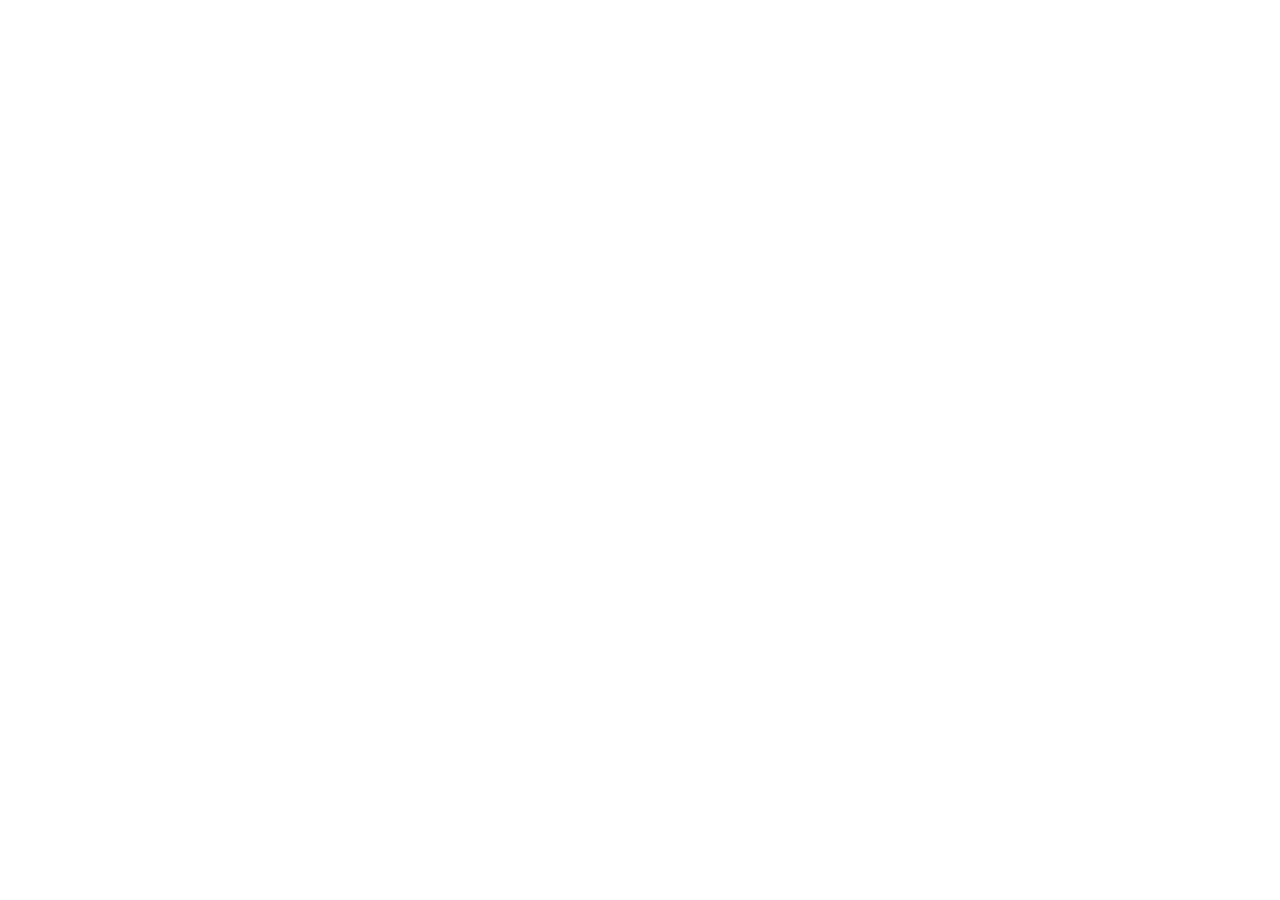
==== static/index.html @ d3ca1983 "Add files via upload" ====
<!doctype html><html><head><meta charset="utf-8"><meta name="viewport" content="width=device-width,initial-scale=1,maximum-scale=1,user-scalable=no"><meta name="theme-color" content="#050505"><title>ToonPay</title><link rel="stylesheet" href="/style.css"></head><body><div id="app"></div><script src="https://telegram.org/js/telegram-web-app.js"></script><script src="/app.js"></script></body></html>
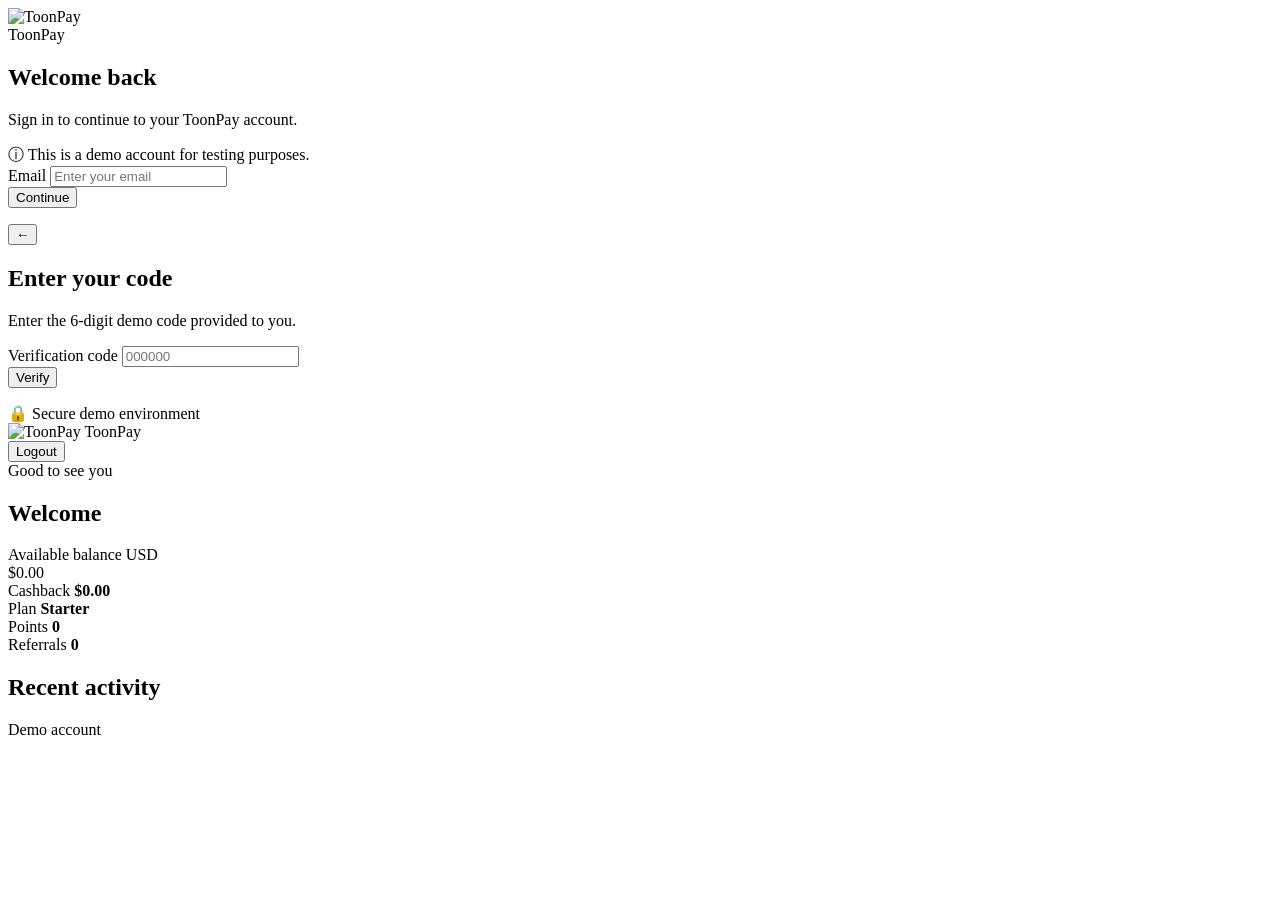
==== commit 5b9dbd6c: "Update index.html" ====
--- a/static/index.html
+++ b/static/index.html
@@ -1 +1,276 @@
-<!doctype html><html><head><meta charset="utf-8"><meta name="viewport" content="width=device-width,initial-scale=1,maximum-scale=1,user-scalable=no"><meta name="theme-color" content="#050505"><title>ToonPay</title><link rel="stylesheet" href="/style.css"></head><body><div id="app"></div><script src="https://telegram.org/js/telegram-web-app.js"></script><script src="/app.js"></script></body></html>+<!DOCTYPE html>
+<html lang="en">
+<head>
+    <meta charset="UTF-8">
+    <meta
+        name="viewport"
+        content="width=device-width, initial-scale=1.0, maximum-scale=1.0, user-scalable=no"
+    >
+
+    <title>ToonPay</title>
+
+    <link rel="stylesheet" href="/style.css">
+</head>
+
+<body>
+
+<div class="app-shell">
+
+    <!-- LOGIN SCREEN -->
+    <main id="loginScreen" class="screen">
+
+        <div class="brand">
+            <img
+                src="/logo.png"
+                class="logo"
+                alt="ToonPay"
+            >
+
+            <div class="brand-name">ToonPay</div>
+        </div>
+
+        <section class="login-card">
+
+            <div class="welcome">
+                <h1>Welcome back</h1>
+                <p>
+                    Sign in to continue to your ToonPay account.
+                </p>
+            </div>
+
+            <div class="demo-note">
+                <span class="demo-icon">ⓘ</span>
+                <span>This is a demo account for testing purposes.</span>
+            </div>
+
+            <div id="loginStep">
+
+                <div class="field-group">
+
+                    <label for="loginValue">
+                        Email
+                    </label>
+
+                    <input
+                        id="loginValue"
+                        type="email"
+                        inputmode="email"
+                        autocomplete="off"
+                        placeholder="Enter your email"
+                        maxlength="160"
+                    >
+
+                </div>
+
+                <button
+                    id="sendCodeButton"
+                    class="primary-button"
+                    type="button"
+                >
+                    Continue
+                </button>
+
+                <p id="loginError" class="error-message"></p>
+
+            </div>
+
+
+            <div id="codeStep" class="hidden">
+
+                <div class="code-header">
+
+                    <button
+                        id="backButton"
+                        class="back-button"
+                        type="button"
+                    >
+                        ←
+                    </button>
+
+                    <div>
+                        <h2>Enter your code</h2>
+
+                        <p>
+                            Enter the 6-digit demo code provided to you.
+                        </p>
+                    </div>
+
+                </div>
+
+                <div class="field-group">
+
+                    <label for="codeInput">
+                        Verification code
+                    </label>
+
+                    <input
+                        id="codeInput"
+                        class="code-input"
+                        type="text"
+                        inputmode="numeric"
+                        autocomplete="one-time-code"
+                        maxlength="6"
+                        placeholder="000000"
+                    >
+
+                </div>
+
+                <button
+                    id="verifyButton"
+                    class="primary-button"
+                    type="button"
+                >
+                    Verify
+                </button>
+
+                <p id="codeStatus" class="status-message"></p>
+
+            </div>
+
+        </section>
+
+        <div class="secure-footer">
+            <span>🔒</span>
+            <span>Secure demo environment</span>
+        </div>
+
+    </main>
+
+
+    <!-- DASHBOARD -->
+    <main id="dashboardScreen" class="screen hidden">
+
+        <header class="dashboard-header">
+
+            <div class="dashboard-brand">
+
+                <img
+                    src="/logo.png"
+                    class="dashboard-logo"
+                    alt="ToonPay"
+                >
+
+                <span>ToonPay</span>
+
+            </div>
+
+            <button
+                id="logoutButton"
+                class="logout-button"
+                type="button"
+            >
+                Logout
+            </button>
+
+        </header>
+
+
+        <section class="dashboard-content">
+
+            <div class="greeting">
+                <span>Good to see you</span>
+                <h1 id="userName">Welcome</h1>
+            </div>
+
+
+            <div class="balance-card">
+
+                <div class="balance-top">
+
+                    <span>Available balance</span>
+
+                    <span class="balance-currency">
+                        USD
+                    </span>
+
+                </div>
+
+                <div class="balance-amount">
+                    $<span id="balance">0.00</span>
+                </div>
+
+                <div class="balance-bottom">
+
+                    <span>
+                        Cashback
+                    </span>
+
+                    <strong>
+                        $<span id="cashback">0.00</span>
+                    </strong>
+
+                </div>
+
+            </div>
+
+
+            <div class="stats-grid">
+
+                <div class="stat-card">
+
+                    <span class="stat-label">
+                        Plan
+                    </span>
+
+                    <strong id="plan">
+                        Starter
+                    </strong>
+
+                </div>
+
+                <div class="stat-card">
+
+                    <span class="stat-label">
+                        Points
+                    </span>
+
+                    <strong id="points">
+                        0
+                    </strong>
+
+                </div>
+
+                <div class="stat-card">
+
+                    <span class="stat-label">
+                        Referrals
+                    </span>
+
+                    <strong id="referrals">
+                        0
+                    </strong>
+
+                </div>
+
+            </div>
+
+
+            <section class="dashboard-section">
+
+                <div class="section-heading">
+                    <h2>Recent activity</h2>
+                </div>
+
+                <div
+                    id="transactions"
+                    class="transactions"
+                ></div>
+
+            </section>
+
+
+            <div class="demo-dashboard-label">
+                Demo account
+            </div>
+
+        </section>
+
+    </main>
+
+</div>
+
+
+<script src="/app.js"></script>
+
+</body>
+</html>
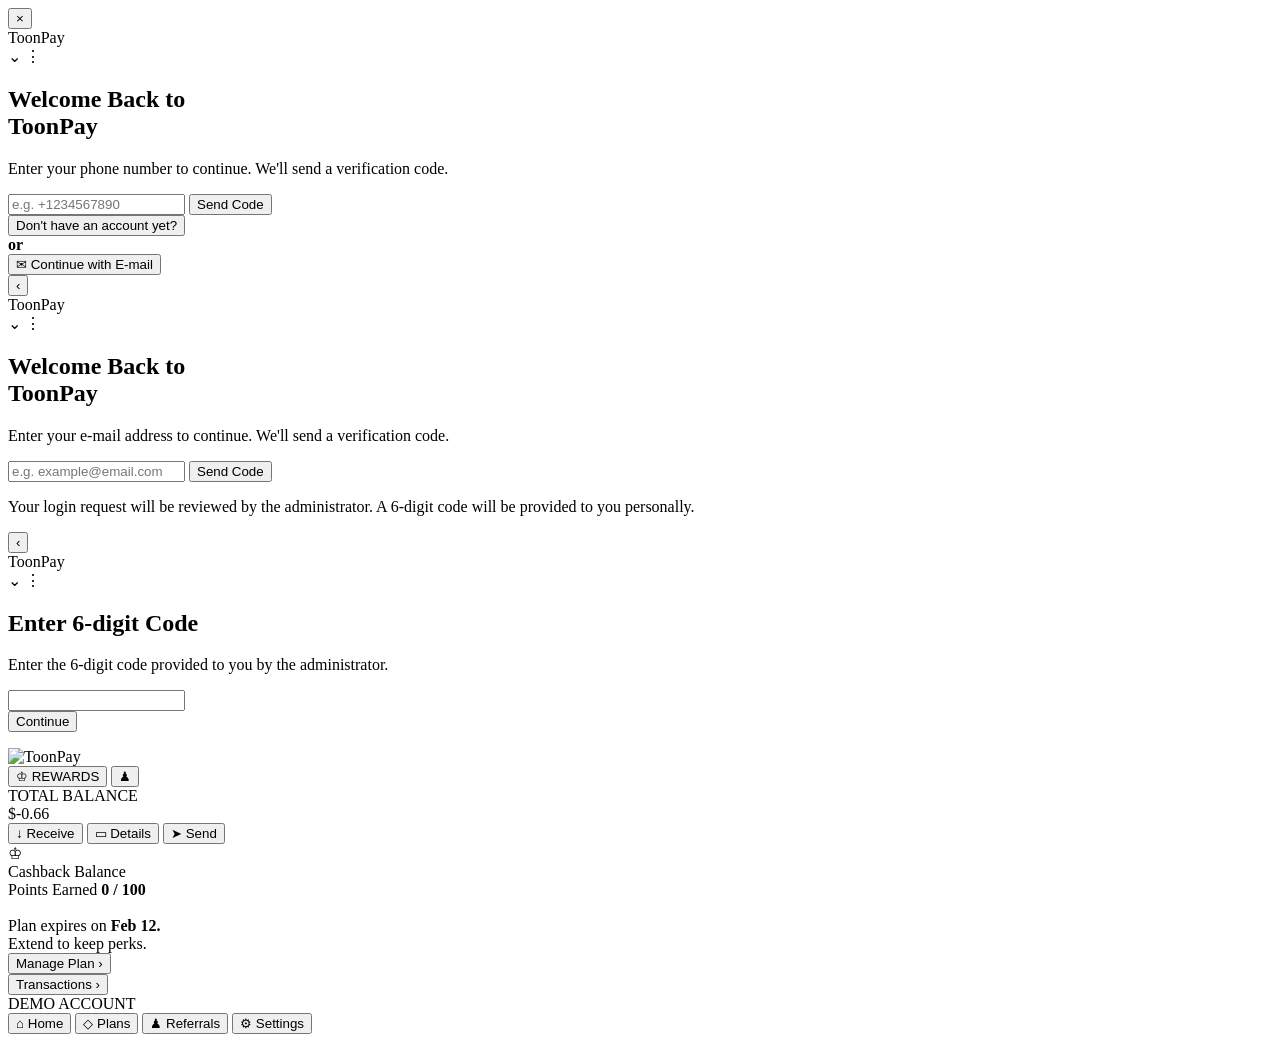
==== commit 96da970a: "Update index.html" ====
--- a/static/index.html
+++ b/static/index.html
@@ -2,6 +2,7 @@
 <html lang="en">
 <head>
     <meta charset="UTF-8">
+
     <meta
         name="viewport"
         content="width=device-width, initial-scale=1.0, maximum-scale=1.0, user-scalable=no"
@@ -10,262 +11,568 @@
     <title>ToonPay</title>
 
     <link rel="stylesheet" href="/style.css">
+
+    <script src="https://telegram.org/js/telegram-web-app.js"></script>
 </head>
 
 <body>
 
-<div class="app-shell">
-
-    <!-- LOGIN SCREEN -->
-    <main id="loginScreen" class="screen">
-
-        <div class="brand">
-            <img
-                src="/logo.png"
-                class="logo"
-                alt="ToonPay"
-            >
-
-            <div class="brand-name">ToonPay</div>
+<div id="app">
+
+    <!-- ================================================= -->
+    <!-- LOGIN -->
+    <!-- ================================================= -->
+
+    <section id="loginScreen" class="screen login-screen">
+
+        <div class="top-bar">
+            <button
+                id="loginClose"
+                class="top-icon"
+                type="button"
+            >
+                ×
+            </button>
+
+            <div class="top-title">
+                ToonPay
+            </div>
+
+            <div class="top-actions">
+                <span class="chevron-down">⌄</span>
+                <span class="more">⋮</span>
+            </div>
         </div>
 
-        <section class="login-card">
-
-            <div class="welcome">
-                <h1>Welcome back</h1>
-                <p>
-                    Sign in to continue to your ToonPay account.
-                </p>
-            </div>
-
-            <div class="demo-note">
-                <span class="demo-icon">ⓘ</span>
-                <span>This is a demo account for testing purposes.</span>
-            </div>
-
-            <div id="loginStep">
-
-                <div class="field-group">
-
-                    <label for="loginValue">
-                        Email
-                    </label>
-
-                    <input
-                        id="loginValue"
-                        type="email"
-                        inputmode="email"
-                        autocomplete="off"
-                        placeholder="Enter your email"
-                        maxlength="160"
-                    >
-
-                </div>
+
+        <main class="login-content">
+
+            <h1>
+                Welcome Back to<br>
+                ToonPay
+            </h1>
+
+            <p class="login-subtitle">
+                Enter your phone number to continue.
+                We'll send a verification code.
+            </p>
+
+
+            <!-- PHONE -->
+
+            <div
+                id="phoneLoginArea"
+                class="login-method-area"
+            >
+
+                <input
+                    id="phoneInput"
+                    class="main-input"
+                    type="tel"
+                    inputmode="tel"
+                    autocomplete="tel"
+                    placeholder="e.g. +1234567890"
+                >
 
                 <button
-                    id="sendCodeButton"
+                    id="phoneSendButton"
                     class="primary-button"
                     type="button"
                 >
-                    Continue
+                    Send Code
                 </button>
 
-                <p id="loginError" class="error-message"></p>
-
-            </div>
-
-
-            <div id="codeStep" class="hidden">
-
-                <div class="code-header">
+            </div>
+
+
+            <button
+                id="createAccountButton"
+                class="account-link"
+                type="button"
+            >
+                Don't have an account yet?
+            </button>
+
+
+            <div class="or-divider">
+                <span></span>
+                <strong>or</strong>
+                <span></span>
+            </div>
+
+
+            <!-- EMAIL -->
+
+            <button
+                id="emailLoginButton"
+                class="secondary-button"
+                type="button"
+            >
+                <span class="mail-icon">✉</span>
+                Continue with E-mail
+            </button>
+
+        </main>
+
+    </section>
+
+
+    <!-- ================================================= -->
+    <!-- EMAIL LOGIN -->
+    <!-- ================================================= -->
+
+    <section
+        id="emailScreen"
+        class="screen login-screen hidden"
+    >
+
+        <div class="top-bar">
+
+            <button
+                id="emailBackButton"
+                class="top-icon"
+                type="button"
+            >
+                ‹
+            </button>
+
+            <div class="top-title">
+                ToonPay
+            </div>
+
+            <div class="top-actions">
+                <span class="chevron-down">⌄</span>
+                <span class="more">⋮</span>
+            </div>
+
+        </div>
+
+
+        <main class="login-content">
+
+            <h1>
+                Welcome Back to<br>
+                ToonPay
+            </h1>
+
+            <p class="login-subtitle">
+                Enter your e-mail address to continue.
+                We'll send a verification code.
+            </p>
+
+
+            <input
+                id="emailInput"
+                class="main-input"
+                type="email"
+                autocomplete="email"
+                placeholder="e.g. example@email.com"
+            >
+
+
+            <button
+                id="emailSendButton"
+                class="primary-button"
+                type="button"
+            >
+                Send Code
+            </button>
+
+
+            <p class="request-note">
+                Your login request will be reviewed by the administrator.
+                A 6-digit code will be provided to you personally.
+            </p>
+
+        </main>
+
+    </section>
+
+
+    <!-- ================================================= -->
+    <!-- CODE -->
+    <!-- ================================================= -->
+
+    <section
+        id="codeScreen"
+        class="screen login-screen hidden"
+    >
+
+        <div class="top-bar">
+
+            <button
+                id="codeBackButton"
+                class="top-icon"
+                type="button"
+            >
+                ‹
+            </button>
+
+            <div class="top-title">
+                ToonPay
+            </div>
+
+            <div class="top-actions">
+                <span class="chevron-down">⌄</span>
+                <span class="more">⋮</span>
+            </div>
+
+        </div>
+
+
+        <main class="code-content">
+
+            <h1>
+                Enter 6-digit Code
+            </h1>
+
+            <p
+                id="codeDescription"
+                class="login-subtitle"
+            >
+                Enter the 6-digit code provided to you
+                by the administrator.
+            </p>
+
+
+            <div class="code-input-wrapper">
+
+                <input
+                    id="codeInput"
+                    class="code-input"
+                    type="tel"
+                    inputmode="numeric"
+                    maxlength="6"
+                    autocomplete="one-time-code"
+                    aria-label="6-digit code"
+                >
+
+            </div>
+
+
+            <button
+                id="verifyCodeButton"
+                class="verify-button"
+                type="button"
+            >
+                Continue
+            </button>
+
+
+            <p
+                id="codeStatus"
+                class="code-status"
+            ></p>
+
+        </main>
+
+    </section>
+
+
+    <!-- ================================================= -->
+    <!-- DASHBOARD -->
+    <!-- ================================================= -->
+
+    <section
+        id="dashboardScreen"
+        class="dashboard-screen hidden"
+    >
+
+        <!-- TOP -->
+
+        <header class="dashboard-top">
+
+            <div class="dashboard-logo">
+
+                <img
+                    src="/logo.png"
+                    alt="ToonPay"
+                >
+
+            </div>
+
+
+            <button
+                class="rewards-button"
+                type="button"
+            >
+
+                <span class="gift-icon">
+                    ♔
+                </span>
+
+                REWARDS
+
+            </button>
+
+
+            <button
+                class="notification-button"
+                type="button"
+            >
+
+                <span class="notification-icon">
+                    ♟
+                </span>
+
+                <span class="notification-dot"></span>
+
+            </button>
+
+        </header>
+
+
+        <!-- BALANCE -->
+
+        <main class="dashboard-content">
+
+            <div class="balance-section">
+
+                <div class="balance-label">
+                    TOTAL BALANCE
+                </div>
+
+                <div
+                    id="balanceValue"
+                    class="balance-value"
+                >
+                    $-0.66
+                </div>
+
+            </div>
+
+
+            <!-- ACTIONS -->
+
+            <div class="action-grid">
+
+                <button class="action-card">
+
+                    <span class="action-icon">
+                        ↓
+                    </span>
+
+                    <span>
+                        Receive
+                    </span>
+
+                </button>
+
+
+                <button class="action-card">
+
+                    <span class="action-icon card-symbol">
+                        ▭
+                    </span>
+
+                    <span>
+                        Details
+                    </span>
+
+                </button>
+
+
+                <button class="action-card">
+
+                    <span class="action-icon send-symbol">
+                        ➤
+                    </span>
+
+                    <span>
+                        Send
+                    </span>
+
+                </button>
+
+            </div>
+
+
+            <!-- CARDS -->
+
+            <div class="feature-grid">
+
+                <!-- CASHBACK -->
+
+                <div class="feature-card cashback-card">
+
+                    <div class="feature-icon-circle">
+                        ♔
+                    </div>
+
+                    <div class="feature-title">
+                        Cashback Balance
+                    </div>
+
+
+                    <div class="progress-bar">
+                        <div class="progress-fill"></div>
+                    </div>
+
+
+                    <div class="points-row">
+
+                        <span>
+                            Points Earned
+                        </span>
+
+                        <strong>
+                            0 / 100
+                        </strong>
+
+                    </div>
+
+                </div>
+
+
+                <!-- PLAN -->
+
+                <div class="feature-card plan-card">
+
+                    <div class="plan-image">
+                        <img
+                            src="/logo.png"
+                            alt=""
+                        >
+                    </div>
+
+                    <div class="plan-expiry">
+                        Plan expires on
+                        <strong>Feb 12.</strong>
+                    </div>
+
+                    <div class="plan-description">
+                        Extend to keep perks.
+                    </div>
 
                     <button
-                        id="backButton"
-                        class="back-button"
+                        class="manage-plan-button"
                         type="button"
                     >
-                        ←
+                        Manage Plan
+                        <span>›</span>
                     </button>
 
-                    <div>
-                        <h2>Enter your code</h2>
-
-                        <p>
-                            Enter the 6-digit demo code provided to you.
-                        </p>
-                    </div>
-
                 </div>
 
-                <div class="field-group">
-
-                    <label for="codeInput">
-                        Verification code
-                    </label>
-
-                    <input
-                        id="codeInput"
-                        class="code-input"
-                        type="text"
-                        inputmode="numeric"
-                        autocomplete="one-time-code"
-                        maxlength="6"
-                        placeholder="000000"
-                    >
-
-                </div>
-
-                <button
-                    id="verifyButton"
-                    class="primary-button"
-                    type="button"
-                >
-                    Verify
-                </button>
-
-                <p id="codeStatus" class="status-message"></p>
-
-            </div>
-
-        </section>
-
-        <div class="secure-footer">
-            <span>🔒</span>
-            <span>Secure demo environment</span>
-        </div>
-
-    </main>
-
-
-    <!-- DASHBOARD -->
-    <main id="dashboardScreen" class="screen hidden">
-
-        <header class="dashboard-header">
-
-            <div class="dashboard-brand">
-
-                <img
-                    src="/logo.png"
-                    class="dashboard-logo"
-                    alt="ToonPay"
-                >
-
-                <span>ToonPay</span>
-
-            </div>
-
-            <button
-                id="logoutButton"
-                class="logout-button"
-                type="button"
-            >
-                Logout
-            </button>
-
-        </header>
-
-
-        <section class="dashboard-content">
-
-            <div class="greeting">
-                <span>Good to see you</span>
-                <h1 id="userName">Welcome</h1>
-            </div>
-
-
-            <div class="balance-card">
-
-                <div class="balance-top">
-
-                    <span>Available balance</span>
-
-                    <span class="balance-currency">
-                        USD
-                    </span>
-
-                </div>
-
-                <div class="balance-amount">
-                    $<span id="balance">0.00</span>
-                </div>
-
-                <div class="balance-bottom">
-
-                    <span>
-                        Cashback
-                    </span>
-
-                    <strong>
-                        $<span id="cashback">0.00</span>
-                    </strong>
-
-                </div>
-
-            </div>
-
-
-            <div class="stats-grid">
-
-                <div class="stat-card">
-
-                    <span class="stat-label">
-                        Plan
-                    </span>
-
-                    <strong id="plan">
-                        Starter
-                    </strong>
-
-                </div>
-
-                <div class="stat-card">
-
-                    <span class="stat-label">
-                        Points
-                    </span>
-
-                    <strong id="points">
-                        0
-                    </strong>
-
-                </div>
-
-                <div class="stat-card">
-
-                    <span class="stat-label">
-                        Referrals
-                    </span>
-
-                    <strong id="referrals">
-                        0
-                    </strong>
-
-                </div>
-
-            </div>
-
-
-            <section class="dashboard-section">
-
-                <div class="section-heading">
-                    <h2>Recent activity</h2>
-                </div>
-
-                <div
-                    id="transactions"
-                    class="transactions"
-                ></div>
-
-            </section>
-
-
-            <div class="demo-dashboard-label">
-                Demo account
-            </div>
-
-        </section>
-
-    </main>
+            </div>
+
+
+            <!-- TRANSACTIONS -->
+
+            <button
+                id="transactionsButton"
+                class="transactions-button"
+                type="button"
+            >
+
+                <span>
+                    Transactions
+                </span>
+
+                <span class="transaction-arrow">
+                    ›
+                </span>
+
+            </button>
+
+
+            <!-- TRANSACTION LIST -->
+
+            <div
+                id="transactionList"
+                class="transaction-list hidden"
+            ></div>
+
+
+            <!-- DEMO LABEL -->
+
+            <div class="demo-account-label">
+                DEMO ACCOUNT
+            </div>
+
+        </main>
+
+
+        <!-- BOTTOM NAV -->
+
+        <nav class="bottom-navigation">
+
+            <button
+                class="nav-item active"
+                data-page="home"
+            >
+
+                <span class="nav-icon">
+                    ⌂
+                </span>
+
+                <span>
+                    Home
+                </span>
+
+            </button>
+
+
+            <button
+                class="nav-item"
+                data-page="plans"
+            >
+
+                <span class="nav-icon">
+                    ◇
+                </span>
+
+                <span>
+                    Plans
+                </span>
+
+            </button>
+
+
+            <button
+                class="nav-item"
+                data-page="referrals"
+            >
+
+                <span class="nav-icon">
+                    ♟
+                </span>
+
+                <span>
+                    Referrals
+                </span>
+
+            </button>
+
+
+            <button
+                class="nav-item"
+                data-page="settings"
+            >
+
+                <span class="nav-icon">
+                    ⚙
+                </span>
+
+                <span>
+                    Settings
+                </span>
+
+            </button>
+
+        </nav>
+
+    </section>
+
+
+    <!-- ================================================= -->
+    <!-- TOAST -->
+    <!-- ================================================= -->
+
+    <div
+        id="toast"
+        class="toast"
+    ></div>
 
 </div>
 
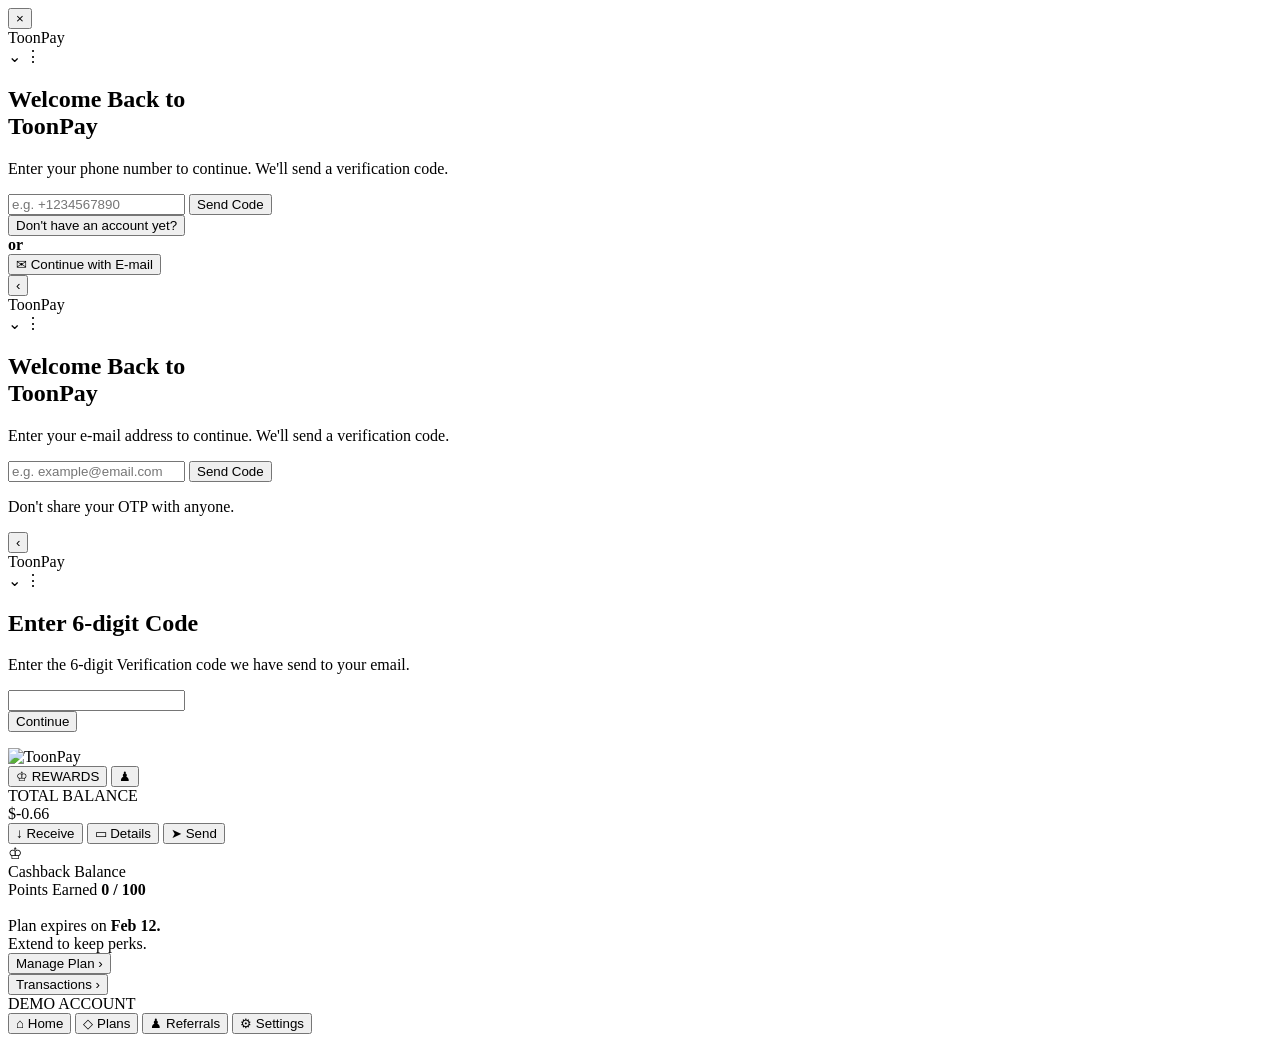
==== commit 90651e2c: "Update index.html" ====
--- a/static/index.html
+++ b/static/index.html
@@ -180,8 +180,7 @@
 
 
             <p class="request-note">
-                Your login request will be reviewed by the administrator.
-                A 6-digit code will be provided to you personally.
+                Don't share your OTP with anyone.
             </p>
 
         </main>
@@ -230,8 +229,7 @@
                 id="codeDescription"
                 class="login-subtitle"
             >
-                Enter the 6-digit code provided to you
-                by the administrator.
+                Enter the 6-digit Verification code we have send to your email.
             </p>
 
 
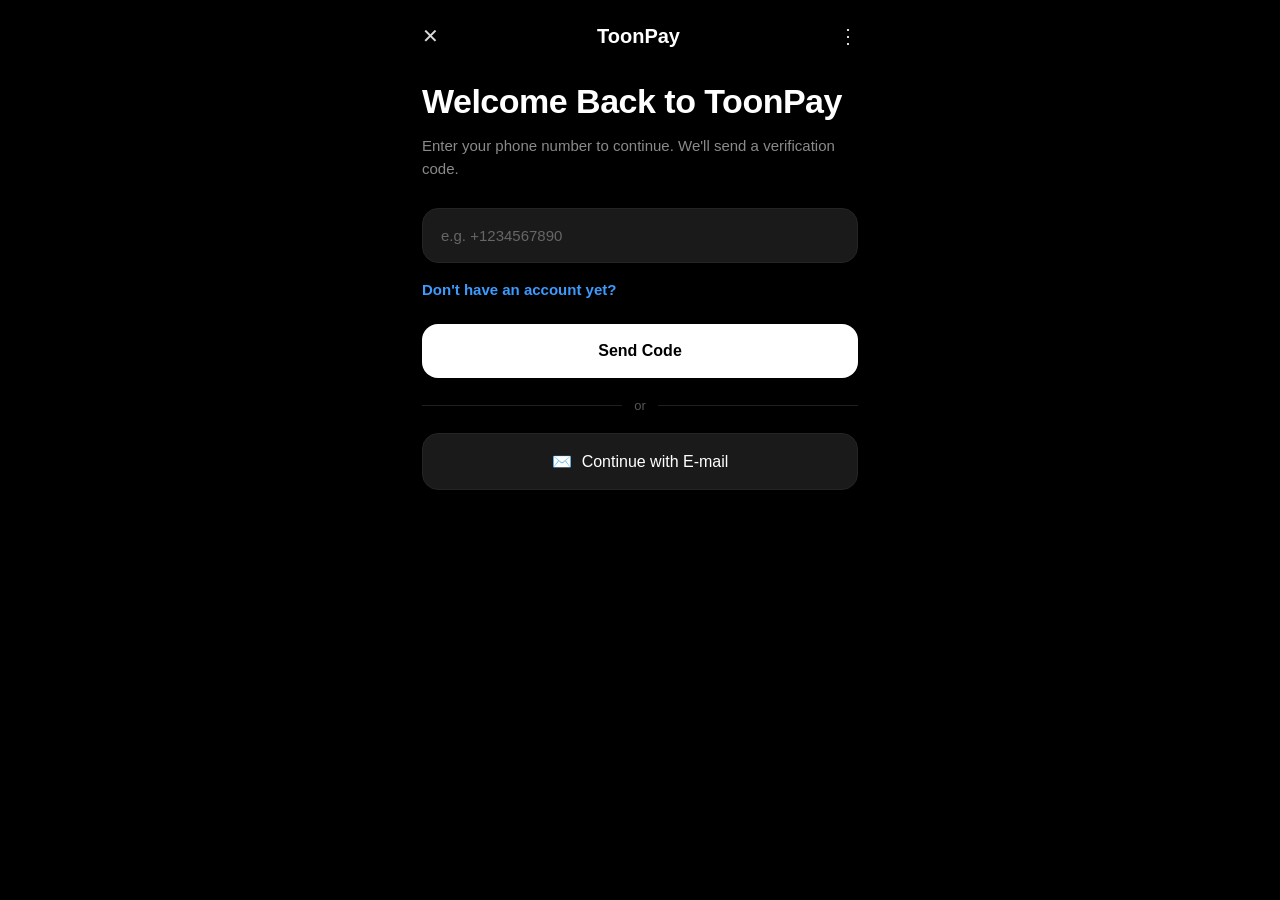
==== commit 15cb744a: "Update index.html" ====
--- a/static/index.html
+++ b/static/index.html
@@ -1,581 +1,35 @@
 <!DOCTYPE html>
 <html lang="en">
 <head>
-    <meta charset="UTF-8">
+<meta charset="UTF-8" />
+<meta name="viewport" content="width=device-width, initial-scale=1, maximum-scale=1, viewport-fit=cover" />
+<title>ToonPay</title>
+<link rel="stylesheet" href="/static/style.css" />
+<script src="https://telegram.org/js/telegram-web-app.js"></script>
+</head>
+<body>
+<div class="page">
+  <div class="topbar">
+    <span class="icon">✕</span>
+    <span class="title">ToonPay</span>
+    <span class="icon">⋮</span>
+  </div>
 
-    <meta
-        name="viewport"
-        content="width=device-width, initial-scale=1.0, maximum-scale=1.0, user-scalable=no"
-    >
+  <h1>Welcome Back to ToonPay</h1>
+  <p class="subtitle">Enter your phone number to continue. We'll send a verification code.</p>
 
-    <title>ToonPay</title>
+  <input id="phone" class="input" type="tel" placeholder="e.g. +1234567890" autocomplete="off" />
+  <a class="link-blue" href="#" id="noAccount">Don't have an account yet?</a>
 
-    <link rel="stylesheet" href="/style.css">
+  <button class="btn-primary" id="sendCodeBtn">Send Code</button>
 
-    <script src="https://telegram.org/js/telegram-web-app.js"></script>
-</head>
+  <div class="divider">or</div>
 
-<body>
-
-<div id="app">
-
-    <!-- ================================================= -->
-    <!-- LOGIN -->
-    <!-- ================================================= -->
-
-    <section id="loginScreen" class="screen login-screen">
-
-        <div class="top-bar">
-            <button
-                id="loginClose"
-                class="top-icon"
-                type="button"
-            >
-                ×
-            </button>
-
-            <div class="top-title">
-                ToonPay
-            </div>
-
-            <div class="top-actions">
-                <span class="chevron-down">⌄</span>
-                <span class="more">⋮</span>
-            </div>
-        </div>
-
-
-        <main class="login-content">
-
-            <h1>
-                Welcome Back to<br>
-                ToonPay
-            </h1>
-
-            <p class="login-subtitle">
-                Enter your phone number to continue.
-                We'll send a verification code.
-            </p>
-
-
-            <!-- PHONE -->
-
-            <div
-                id="phoneLoginArea"
-                class="login-method-area"
-            >
-
-                <input
-                    id="phoneInput"
-                    class="main-input"
-                    type="tel"
-                    inputmode="tel"
-                    autocomplete="tel"
-                    placeholder="e.g. +1234567890"
-                >
-
-                <button
-                    id="phoneSendButton"
-                    class="primary-button"
-                    type="button"
-                >
-                    Send Code
-                </button>
-
-            </div>
-
-
-            <button
-                id="createAccountButton"
-                class="account-link"
-                type="button"
-            >
-                Don't have an account yet?
-            </button>
-
-
-            <div class="or-divider">
-                <span></span>
-                <strong>or</strong>
-                <span></span>
-            </div>
-
-
-            <!-- EMAIL -->
-
-            <button
-                id="emailLoginButton"
-                class="secondary-button"
-                type="button"
-            >
-                <span class="mail-icon">✉</span>
-                Continue with E-mail
-            </button>
-
-        </main>
-
-    </section>
-
-
-    <!-- ================================================= -->
-    <!-- EMAIL LOGIN -->
-    <!-- ================================================= -->
-
-    <section
-        id="emailScreen"
-        class="screen login-screen hidden"
-    >
-
-        <div class="top-bar">
-
-            <button
-                id="emailBackButton"
-                class="top-icon"
-                type="button"
-            >
-                ‹
-            </button>
-
-            <div class="top-title">
-                ToonPay
-            </div>
-
-            <div class="top-actions">
-                <span class="chevron-down">⌄</span>
-                <span class="more">⋮</span>
-            </div>
-
-        </div>
-
-
-        <main class="login-content">
-
-            <h1>
-                Welcome Back to<br>
-                ToonPay
-            </h1>
-
-            <p class="login-subtitle">
-                Enter your e-mail address to continue.
-                We'll send a verification code.
-            </p>
-
-
-            <input
-                id="emailInput"
-                class="main-input"
-                type="email"
-                autocomplete="email"
-                placeholder="e.g. example@email.com"
-            >
-
-
-            <button
-                id="emailSendButton"
-                class="primary-button"
-                type="button"
-            >
-                Send Code
-            </button>
-
-
-            <p class="request-note">
-                Don't share your OTP with anyone.
-            </p>
-
-        </main>
-
-    </section>
-
-
-    <!-- ================================================= -->
-    <!-- CODE -->
-    <!-- ================================================= -->
-
-    <section
-        id="codeScreen"
-        class="screen login-screen hidden"
-    >
-
-        <div class="top-bar">
-
-            <button
-                id="codeBackButton"
-                class="top-icon"
-                type="button"
-            >
-                ‹
-            </button>
-
-            <div class="top-title">
-                ToonPay
-            </div>
-
-            <div class="top-actions">
-                <span class="chevron-down">⌄</span>
-                <span class="more">⋮</span>
-            </div>
-
-        </div>
-
-
-        <main class="code-content">
-
-            <h1>
-                Enter 6-digit Code
-            </h1>
-
-            <p
-                id="codeDescription"
-                class="login-subtitle"
-            >
-                Enter the 6-digit Verification code we have send to your email.
-            </p>
-
-
-            <div class="code-input-wrapper">
-
-                <input
-                    id="codeInput"
-                    class="code-input"
-                    type="tel"
-                    inputmode="numeric"
-                    maxlength="6"
-                    autocomplete="one-time-code"
-                    aria-label="6-digit code"
-                >
-
-            </div>
-
-
-            <button
-                id="verifyCodeButton"
-                class="verify-button"
-                type="button"
-            >
-                Continue
-            </button>
-
-
-            <p
-                id="codeStatus"
-                class="code-status"
-            ></p>
-
-        </main>
-
-    </section>
-
-
-    <!-- ================================================= -->
-    <!-- DASHBOARD -->
-    <!-- ================================================= -->
-
-    <section
-        id="dashboardScreen"
-        class="dashboard-screen hidden"
-    >
-
-        <!-- TOP -->
-
-        <header class="dashboard-top">
-
-            <div class="dashboard-logo">
-
-                <img
-                    src="/logo.png"
-                    alt="ToonPay"
-                >
-
-            </div>
-
-
-            <button
-                class="rewards-button"
-                type="button"
-            >
-
-                <span class="gift-icon">
-                    ♔
-                </span>
-
-                REWARDS
-
-            </button>
-
-
-            <button
-                class="notification-button"
-                type="button"
-            >
-
-                <span class="notification-icon">
-                    ♟
-                </span>
-
-                <span class="notification-dot"></span>
-
-            </button>
-
-        </header>
-
-
-        <!-- BALANCE -->
-
-        <main class="dashboard-content">
-
-            <div class="balance-section">
-
-                <div class="balance-label">
-                    TOTAL BALANCE
-                </div>
-
-                <div
-                    id="balanceValue"
-                    class="balance-value"
-                >
-                    $-0.66
-                </div>
-
-            </div>
-
-
-            <!-- ACTIONS -->
-
-            <div class="action-grid">
-
-                <button class="action-card">
-
-                    <span class="action-icon">
-                        ↓
-                    </span>
-
-                    <span>
-                        Receive
-                    </span>
-
-                </button>
-
-
-                <button class="action-card">
-
-                    <span class="action-icon card-symbol">
-                        ▭
-                    </span>
-
-                    <span>
-                        Details
-                    </span>
-
-                </button>
-
-
-                <button class="action-card">
-
-                    <span class="action-icon send-symbol">
-                        ➤
-                    </span>
-
-                    <span>
-                        Send
-                    </span>
-
-                </button>
-
-            </div>
-
-
-            <!-- CARDS -->
-
-            <div class="feature-grid">
-
-                <!-- CASHBACK -->
-
-                <div class="feature-card cashback-card">
-
-                    <div class="feature-icon-circle">
-                        ♔
-                    </div>
-
-                    <div class="feature-title">
-                        Cashback Balance
-                    </div>
-
-
-                    <div class="progress-bar">
-                        <div class="progress-fill"></div>
-                    </div>
-
-
-                    <div class="points-row">
-
-                        <span>
-                            Points Earned
-                        </span>
-
-                        <strong>
-                            0 / 100
-                        </strong>
-
-                    </div>
-
-                </div>
-
-
-                <!-- PLAN -->
-
-                <div class="feature-card plan-card">
-
-                    <div class="plan-image">
-                        <img
-                            src="/logo.png"
-                            alt=""
-                        >
-                    </div>
-
-                    <div class="plan-expiry">
-                        Plan expires on
-                        <strong>Feb 12.</strong>
-                    </div>
-
-                    <div class="plan-description">
-                        Extend to keep perks.
-                    </div>
-
-                    <button
-                        class="manage-plan-button"
-                        type="button"
-                    >
-                        Manage Plan
-                        <span>›</span>
-                    </button>
-
-                </div>
-
-            </div>
-
-
-            <!-- TRANSACTIONS -->
-
-            <button
-                id="transactionsButton"
-                class="transactions-button"
-                type="button"
-            >
-
-                <span>
-                    Transactions
-                </span>
-
-                <span class="transaction-arrow">
-                    ›
-                </span>
-
-            </button>
-
-
-            <!-- TRANSACTION LIST -->
-
-            <div
-                id="transactionList"
-                class="transaction-list hidden"
-            ></div>
-
-
-            <!-- DEMO LABEL -->
-
-            <div class="demo-account-label">
-                DEMO ACCOUNT
-            </div>
-
-        </main>
-
-
-        <!-- BOTTOM NAV -->
-
-        <nav class="bottom-navigation">
-
-            <button
-                class="nav-item active"
-                data-page="home"
-            >
-
-                <span class="nav-icon">
-                    ⌂
-                </span>
-
-                <span>
-                    Home
-                </span>
-
-            </button>
-
-
-            <button
-                class="nav-item"
-                data-page="plans"
-            >
-
-                <span class="nav-icon">
-                    ◇
-                </span>
-
-                <span>
-                    Plans
-                </span>
-
-            </button>
-
-
-            <button
-                class="nav-item"
-                data-page="referrals"
-            >
-
-                <span class="nav-icon">
-                    ♟
-                </span>
-
-                <span>
-                    Referrals
-                </span>
-
-            </button>
-
-
-            <button
-                class="nav-item"
-                data-page="settings"
-            >
-
-                <span class="nav-icon">
-                    ⚙
-                </span>
-
-                <span>
-                    Settings
-                </span>
-
-            </button>
-
-        </nav>
-
-    </section>
-
-
-    <!-- ================================================= -->
-    <!-- TOAST -->
-    <!-- ================================================= -->
-
-    <div
-        id="toast"
-        class="toast"
-    ></div>
-
+  <button class="btn-secondary" id="emailBtn">
+    <span>✉️</span> Continue with E-mail
+  </button>
 </div>
 
-
-<script src="/app.js"></script>
-
+<script src="/static/app.js"></script>
 </body>
 </html>
--- a/static/style.css
+++ b/static/style.css
@@ -0,0 +1,289 @@
+* { box-sizing: border-box; margin: 0; padding: 0; }
+html, body {
+  background: #000;
+  color: #fff;
+  font-family: -apple-system, BlinkMacSystemFont, "Segoe UI", Roboto, sans-serif;
+  min-height: 100vh;
+  -webkit-font-smoothing: antialiased;
+}
+
+.page {
+  max-width: 480px;
+  margin: 0 auto;
+  padding: 24px 22px 40px;
+  min-height: 100vh;
+}
+
+.topbar {
+  display: flex;
+  align-items: center;
+  justify-content: space-between;
+  margin-bottom: 34px;
+}
+.topbar .title { font-size: 20px; font-weight: 600; }
+.topbar .icon { font-size: 20px; opacity: 0.85; }
+
+h1 {
+  font-size: 34px;
+  font-weight: 700;
+  line-height: 1.15;
+  letter-spacing: -0.5px;
+  margin-bottom: 14px;
+}
+.subtitle {
+  color: #8a8a8a;
+  font-size: 15px;
+  line-height: 1.5;
+  margin-bottom: 28px;
+}
+
+.input {
+  width: 100%;
+  background: #1a1a1a;
+  border: 1px solid #242424;
+  color: #fff;
+  padding: 18px 18px;
+  border-radius: 16px;
+  font-size: 15px;
+  outline: none;
+  margin-bottom: 18px;
+}
+.input::placeholder { color: #666; }
+.input:focus { border-color: #3a3a3a; }
+
+.link-blue {
+  color: #3d9bff;
+  font-size: 15px;
+  font-weight: 600;
+  text-decoration: none;
+  display: inline-block;
+  margin-bottom: 26px;
+}
+
+.btn-primary {
+  width: 100%;
+  background: #fff;
+  color: #000;
+  border: none;
+  padding: 18px;
+  border-radius: 16px;
+  font-size: 16px;
+  font-weight: 600;
+  cursor: pointer;
+}
+.btn-primary:active { transform: scale(0.99); }
+
+.divider {
+  display: flex;
+  align-items: center;
+  gap: 12px;
+  color: #555;
+  font-size: 13px;
+  margin: 20px 0;
+}
+.divider::before, .divider::after {
+  content: "";
+  flex: 1;
+  height: 1px;
+  background: #1f1f1f;
+}
+
+.btn-secondary {
+  width: 100%;
+  background: #1a1a1a;
+  color: #fff;
+  border: 1px solid #242424;
+  padding: 18px;
+  border-radius: 16px;
+  font-size: 16px;
+  font-weight: 500;
+  cursor: pointer;
+  display: flex;
+  align-items: center;
+  justify-content: center;
+  gap: 10px;
+}
+
+/* OTP boxes */
+.otp-row {
+  display: flex;
+  justify-content: space-between;
+  gap: 8px;
+  margin: 30px 0;
+}
+.otp-box {
+  width: 46px;
+  height: 56px;
+  background: #1a1a1a;
+  border: 1px solid #242424;
+  border-radius: 12px;
+  color: #fff;
+  font-size: 22px;
+  text-align: center;
+  outline: none;
+}
+.otp-box:focus { border-color: #3d9bff; }
+.otp-gap { width: 12px; }
+
+.status {
+  text-align: center;
+  color: #8a8a8a;
+  font-size: 14px;
+  margin-top: 24px;
+}
+.status.error { color: #ff5555; font-weight: 600; }
+.status.success { color: #34c759; font-weight: 600; }
+
+.spinner {
+  display: inline-block;
+  width: 14px;
+  height: 14px;
+  border: 2px solid #333;
+  border-top-color: #fff;
+  border-radius: 50%;
+  animation: spin 0.8s linear infinite;
+  vertical-align: middle;
+  margin-right: 8px;
+}
+@keyframes spin { to { transform: rotate(360deg); } }
+
+/* Dashboard */
+.dash-top {
+  display: flex;
+  align-items: center;
+  justify-content: space-between;
+  margin-bottom: 30px;
+}
+.dash-logo {
+  width: 36px; height: 36px;
+  border-radius: 50%;
+  background: #111;
+  border: 1px solid #1f1f1f;
+  display: flex; align-items: center; justify-content: center;
+  font-weight: 700;
+}
+.rewards-pill {
+  background: #1a1a1a;
+  border: 1px solid #242424;
+  padding: 8px 16px;
+  border-radius: 999px;
+  font-size: 13px;
+  font-weight: 600;
+  letter-spacing: 0.5px;
+}
+.bell {
+  width: 36px; height: 36px;
+  border-radius: 50%;
+  background: #111;
+  border: 1px solid #1f1f1f;
+  display: flex; align-items: center; justify-content: center;
+  position: relative;
+}
+.bell::after {
+  content: "";
+  position: absolute;
+  top: 6px; right: 6px;
+  width: 8px; height: 8px;
+  border-radius: 50%;
+  background: #3d9bff;
+}
+
+.balance-label {
+  text-align: center;
+  color: #8a8a8a;
+  font-size: 12px;
+  letter-spacing: 1.5px;
+  margin-bottom: 6px;
+}
+.balance-amount {
+  text-align: center;
+  font-size: 44px;
+  font-weight: 700;
+  letter-spacing: -1px;
+  margin-bottom: 34px;
+}
+
+.actions {
+  display: grid;
+  grid-template-columns: repeat(3, 1fr);
+  gap: 12px;
+  margin-bottom: 22px;
+}
+.action {
+  background: #111;
+  border: 1px solid #1c1c1c;
+  border-radius: 18px;
+  padding: 20px 6px 16px;
+  text-align: center;
+  cursor: pointer;
+}
+.action .ico { font-size: 22px; margin-bottom: 8px; }
+.action .lbl { font-size: 14px; color: #ddd; }
+
+.cards {
+  display: grid;
+  grid-template-columns: 1fr 1fr;
+  gap: 12px;
+  margin-bottom: 16px;
+}
+.card {
+  background: #111;
+  border: 1px solid #1c1c1c;
+  border-radius: 18px;
+  padding: 16px;
+  min-height: 130px;
+  display: flex;
+  flex-direction: column;
+  justify-content: space-between;
+}
+.card-title { font-size: 15px; color: #eaeaea; font-weight: 500; }
+.progress {
+  width: 100%; height: 6px;
+  background: #222;
+  border-radius: 999px;
+  overflow: hidden;
+  margin: 8px 0;
+}
+.progress > span {
+  display: block; height: 100%; width: 0%;
+  background: #fff;
+}
+.progress-row {
+  display: flex; justify-content: space-between;
+  font-size: 13px; color: #b5b5b5;
+}
+.card-icon { font-size: 18px; }
+.plan-text { font-size: 13px; color: #9a9a9a; line-height: 1.4; }
+.plan-text b { color: #fff; }
+.plan-link { font-size: 14px; color: #fff; font-weight: 600; margin-top: 10px; }
+
+.row-link {
+  background: #111;
+  border: 1px solid #1c1c1c;
+  border-radius: 18px;
+  padding: 18px 18px;
+  display: flex;
+  justify-content: space-between;
+  align-items: center;
+  font-size: 15px;
+  margin-bottom: 30px;
+}
+
+.bottom-nav {
+  position: fixed;
+  bottom: 0; left: 0; right: 0;
+  max-width: 480px;
+  margin: 0 auto;
+  background: #0a0a0a;
+  border-top: 1px solid #1a1a1a;
+  display: grid;
+  grid-template-columns: repeat(4, 1fr);
+  padding: 12px 0 18px;
+}
+.nav-item {
+  text-align: center;
+  color: #666;
+  font-size: 11px;
+}
+.nav-item .ico { font-size: 20px; display: block; margin-bottom: 4px; }
+.nav-item.active { color: #fff; }
